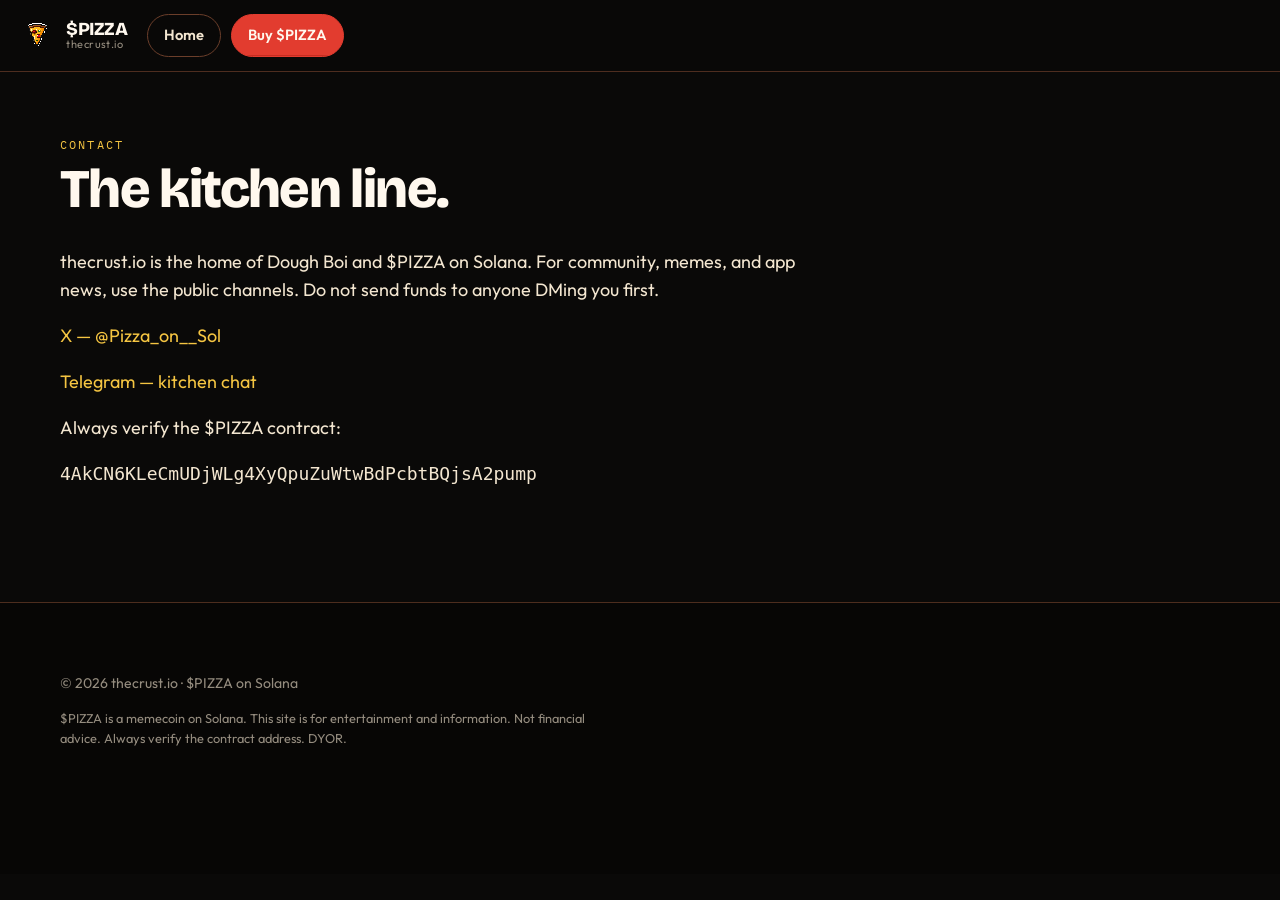
==== contact.html @ a343c105 "Add thecrust.io $PIZZA landing site with Dough Boi branding. Static site for the Solana memecoin wit" ====
<!DOCTYPE html>
<html lang="en">
<head>
  <meta charset="UTF-8">
  <meta name="viewport" content="width=device-width, initial-scale=1.0">
  <title>Contact · thecrust.io</title>
  <meta name="description" content="Contact the $PIZZA kitchen on Solana.">
  <meta name="theme-color" content="#0A0908">
  <link rel="icon" type="image/png" href="assets/favicon.png">
  <link rel="preconnect" href="https://fonts.googleapis.com">
  <link rel="preconnect" href="https://fonts.gstatic.com" crossorigin>
  <link href="https://fonts.googleapis.com/css2?family=Bricolage+Grotesque:opsz,wght@12..96,800&family=IBM+Plex+Mono:wght@400;500&family=Instrument+Serif:ital@1&family=Outfit:wght@400;500;600&display=swap" rel="stylesheet">
  <link rel="stylesheet" href="css/styles.css">
</head>
<body>
  <header class="nav">
    <div class="nav__inner">
      <a class="brand" href="index.html">
        <img class="brand__mark" src="assets/pixel-slice.png" alt="" width="36" height="36">
        <span class="brand__text">
          <span class="brand__ticker">$PIZZA</span>
          <span class="brand__site">thecrust.io</span>
        </span>
      </a>
      <div class="nav__actions">
        <a class="btn btn--ghost" href="index.html">Home</a>
        <a class="btn btn--buy" href="https://jup.ag/swap/SOL-4AkCN6KLeCmUDjWLg4XyQpuZuWtwBdPcbtBQjsA2pump" target="_blank" rel="noopener noreferrer">Buy $PIZZA</a>
      </div>
    </div>
  </header>
  <main class="legal-page wrap">
    <p class="kicker">Contact</p>
    <h1>The kitchen line.</h1>
    <p>thecrust.io is the home of Dough Boi and $PIZZA on Solana. For community, memes, and app news, use the public channels. Do not send funds to anyone DMing you first.</p>
    <p><a href="https://x.com/Pizza_on__Sol" target="_blank" rel="noopener noreferrer">X — @Pizza_on__Sol</a></p>
    <p><a href="https://t.me/+PrL-wbxrW39kODBk" target="_blank" rel="noopener noreferrer">Telegram — kitchen chat</a></p>
    <p>Always verify the $PIZZA contract:</p>
    <p><code>4AkCN6KLeCmUDjWLg4XyQpuZuWtwBdPcbtBQjsA2pump</code></p>
  </main>
  <footer class="footer">
    <div class="wrap footer__bottom">
      <p>© 2026 thecrust.io · $PIZZA on Solana</p>
      <p class="disclaimer">$PIZZA is a memecoin on Solana. This site is for entertainment and information. Not financial advice. Always verify the contract address. DYOR.</p>
    </div>
  </footer>
</body>
</html>
---- css/styles.css ----
:root {
  --oven: #0a0908;
  --charcoal: #161311;
  --cream: #f3e6d0;
  --crust: #6b3e2a;
  --red: #e23c2f;
  --pepperoni: #b42318;
  --gold: #f5c542;
  --flour: #fff8ee;
  --lime: #7cff4a;
  --slime: #7b3fe4;
  --max: 1160px;
  --nav-h: 72px;
  --radius: 18px;
  --hair: 1px solid color-mix(in srgb, var(--crust) 70%, transparent);
  --ease: 150ms ease;
  --font-display: "Bricolage Grotesque", "Arial Black", sans-serif;
  --font-body: "Outfit", system-ui, sans-serif;
  --font-serif: "Instrument Serif", Georgia, serif;
  --font-mono: "IBM Plex Mono", ui-monospace, monospace;
}

*,
*::before,
*::after {
  box-sizing: border-box;
}

html {
  scroll-behavior: smooth;
}

body {
  margin: 0;
  background: var(--oven);
  color: var(--cream);
  font-family: var(--font-body);
  font-size: 18px;
  line-height: 1.55;
  overflow-x: hidden;
}

img {
  max-width: 100%;
  height: auto;
  display: block;
}

a {
  color: var(--gold);
  text-decoration: none;
}

a:hover {
  color: var(--flour);
}

h1, h2, h3, h4 {
  font-family: var(--font-display);
  font-weight: 800;
  letter-spacing: -0.03em;
  color: var(--flour);
  line-height: 0.95;
  margin: 0 0 0.6em;
}

h1 { font-size: clamp(3rem, 8vw, 6.2rem); }
h2 { font-size: clamp(2.1rem, 4.5vw, 3.6rem); }
h3 { font-size: 1.25rem; letter-spacing: -0.02em; }

p { margin: 0 0 1em; max-width: 62ch; }

.gold { color: var(--gold); }

.skip {
  position: absolute;
  left: -999px;
  top: 0;
  background: var(--red);
  color: var(--flour);
  padding: 0.5rem 1rem;
  z-index: 100;
}

.skip:focus { left: 1rem; top: 1rem; }

.flour {
  pointer-events: none;
  position: fixed;
  inset: 0;
  z-index: 1;
  opacity: 0.04;
  background-image: radial-gradient(circle, rgba(255, 248, 238, 0.4) 0.55px, transparent 0.65px);
  background-size: 3px 3px;
}

main {
  position: relative;
  z-index: 2;
}

.slash {
  pointer-events: none;
  position: fixed;
  inset: 0;
  z-index: 40;
  background: linear-gradient(115deg, transparent 42%, var(--lime) 50%, transparent 58%);
  opacity: 0;
  transform: translateX(-30%);
  animation: slash 480ms ease-out 200ms 1 forwards;
}

@keyframes slash {
  0% { opacity: 0; transform: translateX(-40%); }
  35% { opacity: 0.55; }
  100% { opacity: 0; transform: translateX(40%); }
}

.wrap {
  width: min(var(--max), calc(100% - 2.5rem));
  margin-inline: auto;
}

.nav {
  position: sticky;
  top: 0;
  z-index: 50;
  height: var(--nav-h);
  background: color-mix(in srgb, var(--oven) 92%, transparent);
  backdrop-filter: blur(14px);
  border-bottom: var(--hair);
}

.nav__inner {
  height: 100%;
  width: min(1240px, calc(100% - 1.5rem));
  margin-inline: auto;
  display: flex;
  align-items: center;
  gap: 1.25rem;
}

.brand {
  display: flex;
  align-items: center;
  gap: 0.65rem;
  color: var(--flour);
  flex-shrink: 0;
}

.brand__mark {
  width: 36px;
  height: 36px;
  image-rendering: pixelated;
  animation: blink 10s steps(1) infinite;
}

@keyframes blink {
  0%, 92%, 100% { filter: none; }
  94% { filter: brightness(2.4) saturate(1.3); }
}

.brand__text { display: flex; flex-direction: column; line-height: 1.05; }
.brand__ticker {
  font-family: var(--font-display);
  font-weight: 800;
  letter-spacing: -0.04em;
  font-size: 1.15rem;
  color: var(--flour);
}
.brand__site {
  font-size: 11px;
  color: color-mix(in srgb, var(--cream) 60%, transparent);
  letter-spacing: 0.04em;
}

.nav__links {
  display: flex;
  gap: 1.1rem;
  margin-left: auto;
}

.nav__links a {
  color: var(--cream);
  font-size: 0.92rem;
  font-weight: 500;
}

.nav__links a:hover { color: var(--gold); }

.nav__actions {
  display: flex;
  align-items: center;
  gap: 0.6rem;
}

.nav__toggle {
  display: none;
  width: 40px;
  height: 40px;
  border: var(--hair);
  background: transparent;
  border-radius: 10px;
  flex-direction: column;
  justify-content: center;
  align-items: center;
  gap: 6px;
  cursor: pointer;
}

.nav__toggle span {
  width: 16px;
  height: 1.5px;
  background: var(--cream);
}

.btn {
  position: relative;
  display: inline-flex;
  align-items: center;
  gap: 0.45rem;
  border-radius: 999px;
  padding: 0.55rem 1rem;
  font-family: var(--font-body);
  font-weight: 600;
  font-size: 0.92rem;
  border: 1px solid transparent;
  overflow: hidden;
  isolation: isolate;
  white-space: nowrap;
}

.btn img { width: 18px; height: 18px; image-rendering: pixelated; }

.btn--buy {
  background: var(--red);
  color: var(--flour);
  border-color: var(--red);
}

.btn--buy::before {
  content: "";
  position: absolute;
  inset: 0;
  background: var(--pepperoni);
  transform: translateY(100%);
  transition: transform var(--ease);
  z-index: -1;
}

.btn--buy:hover { color: var(--flour); }
.btn--buy:hover::before { transform: translateY(0); }

.btn--ghost {
  background: transparent;
  color: var(--cream);
  border-color: var(--crust);
}

.btn--ghost:hover {
  color: var(--flour);
  border-color: var(--gold);
}

.btn--lg { padding: 0.85rem 1.35rem; font-size: 1rem; }

.ca-chip {
  display: inline-flex;
  align-items: center;
  gap: 0.45rem;
  border: var(--hair);
  background: var(--charcoal);
  color: var(--flour);
  font-family: var(--font-mono);
  font-size: 0.75rem;
  padding: 0.45rem 0.7rem;
  border-radius: 999px;
  cursor: pointer;
}

.ca-chip.is-copied {
  border-color: var(--lime);
  color: var(--lime);
}

.chip {
  display: inline-flex;
  align-items: center;
  border: var(--hair);
  border-radius: 999px;
  padding: 0.3rem 0.7rem;
  color: var(--cream);
  font-family: var(--font-mono);
  font-size: 0.72rem;
  letter-spacing: 0.04em;
  text-transform: uppercase;
}

.chip:hover { border-color: var(--gold); color: var(--gold); }
.chip--static { list-style: none; cursor: default; }

.chips {
  display: flex;
  flex-wrap: wrap;
  gap: 0.45rem;
  margin: 1.1rem 0 0;
  padding: 0;
}

.tbd {
  font-family: var(--font-mono);
  font-size: 0.62rem;
  letter-spacing: 0.08em;
  color: var(--gold);
  border: 1px solid color-mix(in srgb, var(--gold) 40%, transparent);
  border-radius: 4px;
  padding: 0.05rem 0.28rem;
  margin-left: 0.25rem;
  vertical-align: middle;
}

.hero {
  min-height: calc(100svh - var(--nav-h));
  display: flex;
  align-items: center;
  padding: 2.5rem 0 3rem;
}

.hero__grid {
  display: grid;
  grid-template-columns: 0.95fr 1.05fr;
  gap: 2rem;
  align-items: center;
}

.eyebrow {
  font-family: var(--font-mono);
  font-size: 0.78rem;
  letter-spacing: 0.14em;
  text-transform: uppercase;
  color: var(--gold);
  margin-bottom: 1rem;
}

.tagline {
  font-family: var(--font-serif);
  font-style: italic;
  font-size: clamp(1.4rem, 2.4vw, 2rem);
  color: var(--flour);
  max-width: none;
  margin: 0.4rem 0 0.35rem;
}

.heritage {
  color: color-mix(in srgb, var(--cream) 72%, transparent);
  font-size: 1rem;
}

.hero__ctas {
  display: flex;
  flex-wrap: wrap;
  gap: 0.7rem;
  margin: 1.4rem 0 1.2rem;
}

.ca-block {
  display: flex;
  flex-wrap: wrap;
  align-items: center;
  gap: 0.55rem;
  padding: 0.7rem 0.8rem;
  background: var(--charcoal);
  border: var(--hair);
  border-radius: var(--radius);
}

.ca-block__label {
  font-family: var(--font-mono);
  font-size: 0.68rem;
  letter-spacing: 0.12em;
  text-transform: uppercase;
  color: color-mix(in srgb, var(--cream) 55%, transparent);
}

.ca-block__addr {
  font-family: var(--font-mono);
  font-size: 0.72rem;
  color: var(--flour);
  word-break: break-all;
}

.ca-block--wide { margin-top: 1.5rem; }

.stats {
  display: grid;
  grid-template-columns: repeat(4, minmax(0, 1fr));
  gap: 0.6rem;
  margin: 1.2rem 0 0;
}

.stats div {
  border: var(--hair);
  border-radius: 12px;
  padding: 0.7rem 0.75rem;
  background: var(--charcoal);
}

.stats dt {
  font-family: var(--font-mono);
  font-size: 0.65rem;
  letter-spacing: 0.1em;
  text-transform: uppercase;
  color: color-mix(in srgb, var(--cream) 55%, transparent);
}

.stats dd {
  margin: 0.2rem 0 0;
  font-family: var(--font-display);
  font-size: 1.05rem;
  color: var(--flour);
}

.trust {
  display: flex;
  flex-wrap: wrap;
  gap: 0.4rem 0.8rem;
  padding: 0;
  margin: 1rem 0 0;
  list-style: none;
  font-family: var(--font-mono);
  font-size: 0.7rem;
  color: color-mix(in srgb, var(--cream) 75%, transparent);
}

.trust li::before {
  content: "■ ";
  color: var(--gold);
  font-size: 0.55rem;
}

.hero__stage { position: relative; text-align: center; }

.pose-stage {
  background: transparent;
  border: 0;
  padding: 0;
  cursor: pointer;
  width: 100%;
}

.pose-stage img {
  width: min(100%, 620px);
  margin-inline: auto;
  animation: breathe 4.5s ease-in-out infinite;
  filter: drop-shadow(0 24px 40px rgba(0, 0, 0, 0.45));
}

@keyframes breathe {
  0%, 100% { transform: scale(1, 1); }
  50% { transform: scale(1.025, 0.975); }
}

.pose-hint {
  font-family: var(--font-mono);
  font-size: 12px;
  letter-spacing: 0.08em;
  text-transform: uppercase;
  color: color-mix(in srgb, var(--cream) 50%, transparent);
  margin: 0.4rem 0 0;
}

.marquee {
  border-block: var(--hair);
  background: var(--charcoal);
  overflow: hidden;
}

.marquee__track {
  display: flex;
  width: max-content;
  animation: tape 28s linear infinite;
  font-family: var(--font-mono);
  font-size: 0.78rem;
  letter-spacing: 0.18em;
  text-transform: uppercase;
  color: var(--gold);
  padding: 0.7rem 0;
}

.marquee__track span { padding-right: 2rem; }
.marquee:hover .marquee__track { animation-play-state: paused; }

@keyframes tape {
  from { transform: translateX(0); }
  to { transform: translateX(-50%); }
}

.cheese-rule {
  width: 100%;
  line-height: 0;
  padding: 0;
}

.cheese-rule img {
  display: block;
  width: 100%;
  height: clamp(200px, 36vw, 520px);
  object-fit: contain;
  object-position: center top;
}

.section { padding: 5rem 0 4.5rem; }

.kicker {
  font-family: var(--font-mono);
  font-size: 0.75rem;
  letter-spacing: 0.18em;
  text-transform: uppercase;
  color: var(--gold);
  margin-bottom: 0.6rem;
}

.kicker--slime { color: #c9a6ff; }
.lead { font-size: 1.08rem; color: color-mix(in srgb, var(--cream) 90%, white); }

.band {
  display: grid;
  grid-template-columns: 0.9fr 1.1fr;
  gap: 2.5rem;
  align-items: center;
  margin-bottom: 3.5rem;
}

.band--flip { grid-template-columns: 1.1fr 0.9fr; }
.band__art img { width: min(100%, 460px); margin-inline: auto; }

.mission-grid {
  display: grid;
  grid-template-columns: 1fr 1fr;
  gap: 1rem;
}

.card {
  background: var(--charcoal);
  border: var(--hair);
  border-radius: var(--radius);
  padding: 1.4rem 1.35rem;
}

.card h3 { color: var(--gold); margin-bottom: 0.5rem; }

.quiet, .lore-note {
  color: color-mix(in srgb, var(--cream) 65%, transparent);
  font-size: 0.95rem;
  margin-top: 1.2rem;
}

.lore-note { font-style: italic; }

.recipe-board {
  display: grid;
  grid-template-columns: repeat(4, 1fr);
  gap: 0.85rem;
  margin: 2rem 0 1.2rem;
}

.ingredient {
  background: linear-gradient(180deg, color-mix(in srgb, var(--gold) 8%, var(--charcoal)), var(--charcoal));
  border: var(--hair);
  border-radius: var(--radius);
  padding: 1.3rem 1.1rem 1.1rem;
  box-shadow: inset 0 0 0 1px color-mix(in srgb, var(--gold) 12%, transparent);
}

.ingredient__name {
  display: block;
  font-family: var(--font-mono);
  font-size: 0.68rem;
  letter-spacing: 0.14em;
  text-transform: uppercase;
  color: color-mix(in srgb, var(--cream) 55%, transparent);
  margin-bottom: 0.45rem;
}

.ingredient__value {
  display: block;
  font-family: var(--font-display);
  font-size: clamp(1.3rem, 2vw, 1.7rem);
  color: var(--flour);
  letter-spacing: -0.03em;
}

.ingredient__note {
  display: block;
  margin-top: 0.45rem;
  font-size: 0.78rem;
  color: color-mix(in srgb, var(--cream) 60%, transparent);
}

.oven__grid {
  display: grid;
  grid-template-columns: 1.05fr 0.95fr;
  gap: 2rem;
  align-items: center;
}

.oven-track {
  list-style: none;
  padding: 0;
  margin: 2rem 0 0;
  display: grid;
  gap: 1rem;
  border-left: 2px solid var(--crust);
}

.oven-track > li {
  position: relative;
  padding: 1rem 0 1rem 1.4rem;
  background: var(--charcoal);
  border: var(--hair);
  border-radius: 0 var(--radius) var(--radius) 0;
}

.oven-track > li::before {
  content: "";
  position: absolute;
  left: -7px;
  top: 1.35rem;
  width: 12px;
  height: 12px;
  border-radius: 50%;
  background: var(--gold);
  box-shadow: 0 0 0 4px var(--oven);
}

.oven-track__phase {
  display: block;
  font-family: var(--font-mono);
  font-size: 0.72rem;
  letter-spacing: 0.12em;
  text-transform: uppercase;
  color: var(--gold);
  margin-bottom: 0.4rem;
}

.oven-track ul {
  margin: 0;
  padding-left: 1.1rem;
  color: var(--cream);
}

.oven__art img { width: min(100%, 560px); margin-inline: auto; }

.nfts {
  background: color-mix(in srgb, var(--slime) 7%, var(--oven));
  border-block: 1px solid color-mix(in srgb, var(--slime) 35%, transparent);
}

.nft-grid {
  display: grid;
  grid-template-columns: repeat(5, 1fr);
  gap: 0.9rem;
  margin-top: 2rem;
}

.nft-card {
  background: #000;
  border: 1px solid color-mix(in srgb, var(--slime) 40%, var(--crust));
  border-radius: var(--radius);
  overflow: hidden;
  transform-style: preserve-3d;
  transition: transform 80ms linear;
}

.nft-card__art { position: relative; }
.nft-card__art img { width: 100%; aspect-ratio: 1; object-fit: cover; }

.nft-card__traits {
  position: absolute;
  inset: auto 0.6rem 0.6rem;
  display: flex;
  flex-wrap: wrap;
  gap: 0.3rem;
  opacity: 0;
  transform: translateY(6px);
  transition: opacity 180ms ease, transform 180ms ease;
}

.nft-card:hover .nft-card__traits,
.nft-card:focus-within .nft-card__traits {
  opacity: 1;
  transform: none;
}

.nft-card__traits span {
  background: color-mix(in srgb, #000 70%, var(--slime));
  color: #efe7ff;
  font-family: var(--font-mono);
  font-size: 0.62rem;
  padding: 0.2rem 0.4rem;
  border-radius: 6px;
}

.nft-card__meta { padding: 0.8rem 0.85rem 1rem; }
.nft-card__meta h3 { margin: 0 0 0.2rem; font-size: 1.05rem; }
.nft-card__meta p {
  margin: 0;
  font-family: var(--font-mono);
  font-size: 0.68rem;
  color: #c9a6ff;
}

.kitchen__grid {
  display: grid;
  grid-template-columns: 1.2fr 0.8fr;
  gap: 2rem;
  align-items: start;
}

.kitchen-links {
  display: grid;
  gap: 0.7rem;
  margin: 1.5rem 0;
}

.kitchen-link {
  display: flex;
  justify-content: space-between;
  gap: 1rem;
  align-items: baseline;
  padding: 1rem 1.1rem;
  background: var(--charcoal);
  border: var(--hair);
  border-radius: var(--radius);
  color: var(--flour);
}

.kitchen-link:hover { border-color: var(--gold); color: var(--flour); }
.kitchen-link__name { font-family: var(--font-display); font-size: 1.35rem; }
.kitchen-link__desc {
  font-size: 0.9rem;
  color: color-mix(in srgb, var(--cream) 70%, transparent);
}

.involve { padding-left: 1.2rem; margin: 0 0 2rem; }

.quotes { display: grid; gap: 0.8rem; }

blockquote {
  margin: 0;
  padding: 1rem 1.1rem;
  background: var(--charcoal);
  border-left: 3px solid var(--gold);
  border-radius: 0 var(--radius) var(--radius) 0;
}

blockquote p { margin: 0 0 0.4rem; font-size: 0.98rem; }
blockquote footer {
  font-family: var(--font-mono);
  font-size: 0.72rem;
  color: color-mix(in srgb, var(--cream) 60%, transparent);
}

.kitchen__art img { width: min(100%, 380px); margin-inline: auto; }

.buy__grid {
  display: grid;
  grid-template-columns: 1.15fr 0.85fr;
  gap: 2rem;
  align-items: center;
}

.order-steps {
  list-style: none;
  padding: 0;
  margin: 1.5rem 0 0;
  display: grid;
  gap: 1rem;
}

.order-steps li {
  display: grid;
  grid-template-columns: auto 1fr;
  gap: 0.9rem;
  padding: 1rem;
  background: var(--charcoal);
  border: var(--hair);
  border-radius: var(--radius);
}

.order-steps__n {
  font-family: var(--font-mono);
  color: var(--gold);
  font-size: 0.9rem;
}

.order-steps h3 { margin-bottom: 0.3rem; }
.order-steps p { margin: 0; }
.buy__art img { width: min(100%, 480px); margin-inline: auto; }

.chart-frame {
  margin-top: 2.2rem;
  border: var(--hair);
  border-radius: var(--radius);
  overflow: hidden;
  background: #0d0d0d;
}

.chart-frame iframe {
  width: 100%;
  height: 420px;
  border: 0;
}

.footer {
  border-top: var(--hair);
  padding: 3rem 0 7rem;
  background: #070605;
}

.footer__grid {
  display: grid;
  grid-template-columns: 1.4fr repeat(4, 1fr);
  gap: 1.5rem;
}

.footer h4 {
  font-size: 0.78rem;
  font-family: var(--font-mono);
  letter-spacing: 0.14em;
  text-transform: uppercase;
  color: var(--gold);
  margin-bottom: 0.7rem;
}

.footer a {
  display: block;
  color: var(--cream);
  margin-bottom: 0.4rem;
  font-size: 0.92rem;
}

.footer .tagline { margin-top: 0.35rem; font-size: 1.15rem; }

.footer__ca {
  display: flex;
  flex-wrap: wrap;
  align-items: center;
  gap: 0.6rem;
  margin-top: 2rem;
  font-family: var(--font-mono);
  font-size: 0.78rem;
}

.footer__ca code { color: var(--flour); word-break: break-all; }

.footer__bottom {
  margin-top: 1.4rem;
  color: color-mix(in srgb, var(--cream) 60%, transparent);
  font-size: 0.88rem;
}

.disclaimer { font-size: 0.8rem; max-width: 70ch; }

.dock {
  display: none;
  position: fixed;
  left: 0.75rem;
  right: 0.75rem;
  bottom: 0.75rem;
  z-index: 60;
  background: color-mix(in srgb, var(--oven) 92%, transparent);
  backdrop-filter: blur(12px);
  border: var(--hair);
  border-radius: 999px;
  padding: 0.4rem;
  gap: 0.4rem;
  justify-content: space-between;
  align-items: center;
}

.dock .btn--buy {
  flex: 1;
  justify-content: center;
}

.legal-page { padding: 4rem 0 6rem; }
.legal-page h1 { font-size: clamp(2.2rem, 5vw, 3.4rem); }

@media (max-width: 1100px) {
  .hero__grid,
  .band,
  .band--flip,
  .oven__grid,
  .kitchen__grid,
  .buy__grid {
    grid-template-columns: 1fr;
  }

  .nft-grid { grid-template-columns: repeat(3, 1fr); }
  .recipe-board { grid-template-columns: 1fr 1fr; }
  .stats { grid-template-columns: 1fr 1fr; }
  .nav__links { display: none; }
  .nav.open .nav__links {
    display: flex;
    position: absolute;
    top: var(--nav-h);
    left: 0;
    right: 0;
    flex-direction: column;
    gap: 0.2rem;
    padding: 1rem 1.2rem 1.2rem;
    background: var(--oven);
    border-bottom: var(--hair);
  }
  .nav__toggle { display: flex; }
  .band--flip .band__copy { order: 1; }
  .band--flip .band__art { order: 2; }
}

@media (max-width: 720px) {
  .nft-grid { grid-template-columns: 1fr 1fr; }
  .mission-grid,
  .recipe-board,
  .footer__grid { grid-template-columns: 1fr; }
  .nav__actions .ca-chip { display: none; }
  .dock { display: flex; }
  .hero { padding-top: 1.4rem; }
  .pose-stage img { width: min(100%, 420px); }
  body { padding-bottom: 4.5rem; }
}

@media (prefers-reduced-motion: reduce) {
  html { scroll-behavior: auto; }
  .slash, .pose-stage img, .marquee__track, .brand__mark { animation: none; }
  .nft-card { transform: none !important; }
}
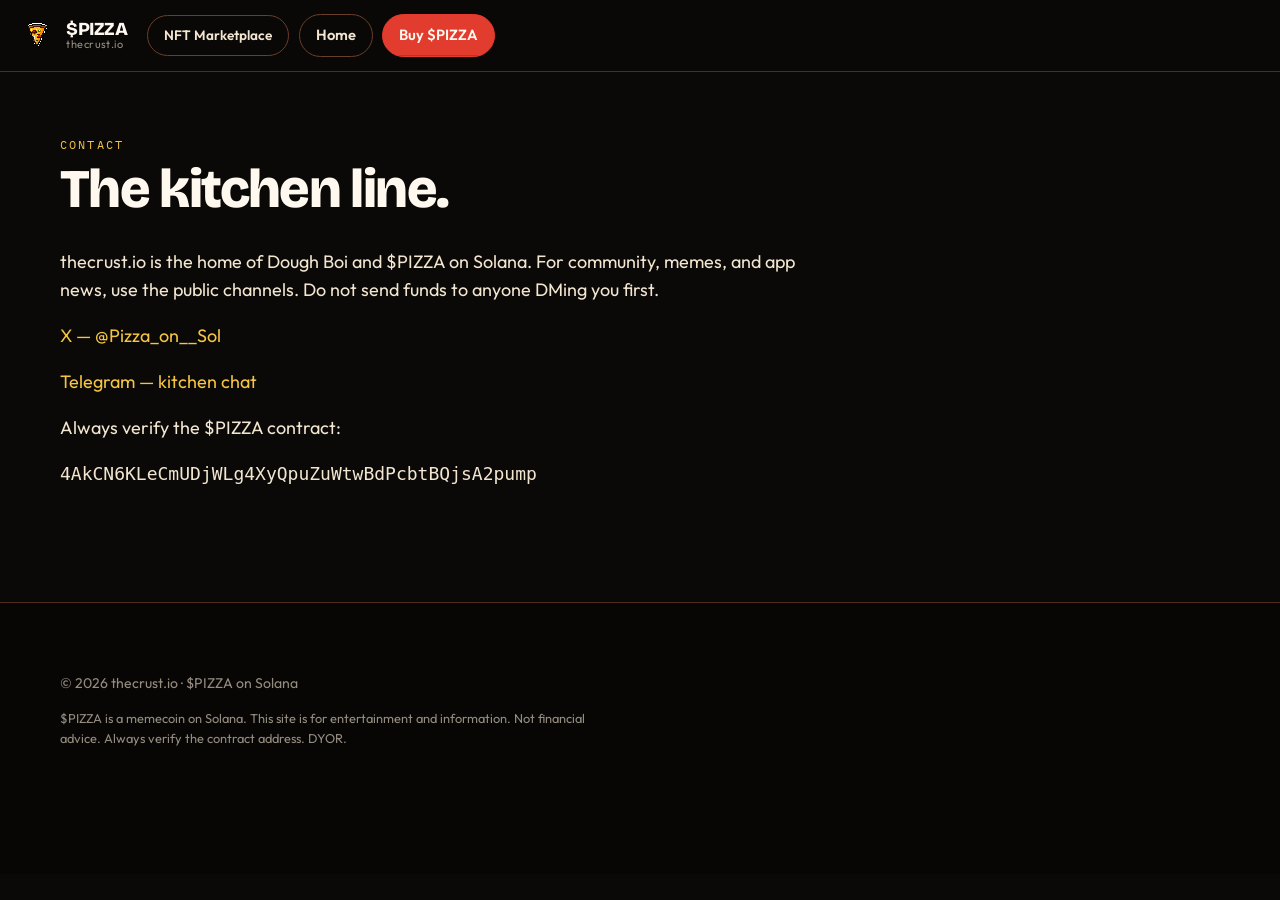
==== commit f2194cb0: "Point thecrust.io landing at Ginger marketplace. Add nav and footer links to gingernft.store and upd" ====
--- a/contact.html
+++ b/contact.html
@@ -23,6 +23,7 @@
         </span>
       </a>
       <div class="nav__actions">
+        <a class="btn btn--ghost" href="https://gingernft.store" style="font-size:0.85rem">NFT Marketplace</a>
         <a class="btn btn--ghost" href="index.html">Home</a>
         <a class="btn btn--buy" href="https://jup.ag/swap/SOL-4AkCN6KLeCmUDjWLg4XyQpuZuWtwBdPcbtBQjsA2pump" target="_blank" rel="noopener noreferrer">Buy $PIZZA</a>
       </div>
--- a/css/styles.css
+++ b/css/styles.css
@@ -393,7 +393,7 @@
 
 .stats {
   display: grid;
-  grid-template-columns: repeat(4, minmax(0, 1fr));
+  grid-template-columns: repeat(3, minmax(0, 1fr));
   gap: 0.6rem;
   margin: 1.2rem 0 0;
 }
@@ -418,24 +418,6 @@
   font-family: var(--font-display);
   font-size: 1.05rem;
   color: var(--flour);
-}
-
-.trust {
-  display: flex;
-  flex-wrap: wrap;
-  gap: 0.4rem 0.8rem;
-  padding: 0;
-  margin: 1rem 0 0;
-  list-style: none;
-  font-family: var(--font-mono);
-  font-size: 0.7rem;
-  color: color-mix(in srgb, var(--cream) 75%, transparent);
-}
-
-.trust li::before {
-  content: "■ ";
-  color: var(--gold);
-  font-size: 0.55rem;
 }
 
 .hero__stage { position: relative; text-align: center; }
@@ -479,6 +461,7 @@
   display: flex;
   width: max-content;
   animation: tape 28s linear infinite;
+  will-change: transform;
   font-family: var(--font-mono);
   font-size: 0.78rem;
   letter-spacing: 0.18em;
@@ -487,12 +470,16 @@
   padding: 0.7rem 0;
 }
 
-.marquee__track span { padding-right: 2rem; }
+.marquee__track span {
+  flex-shrink: 0;
+  white-space: nowrap;
+  padding-right: 2rem;
+}
 .marquee:hover .marquee__track { animation-play-state: paused; }
 
 @keyframes tape {
-  from { transform: translateX(0); }
-  to { transform: translateX(-50%); }
+  from { transform: translate3d(0, 0, 0); }
+  to { transform: translate3d(-50%, 0, 0); }
 }
 
 .cheese-rule {
@@ -559,7 +546,7 @@
 
 .recipe-board {
   display: grid;
-  grid-template-columns: repeat(4, 1fr);
+  grid-template-columns: repeat(2, 1fr);
   gap: 0.85rem;
   margin: 2rem 0 1.2rem;
 }
